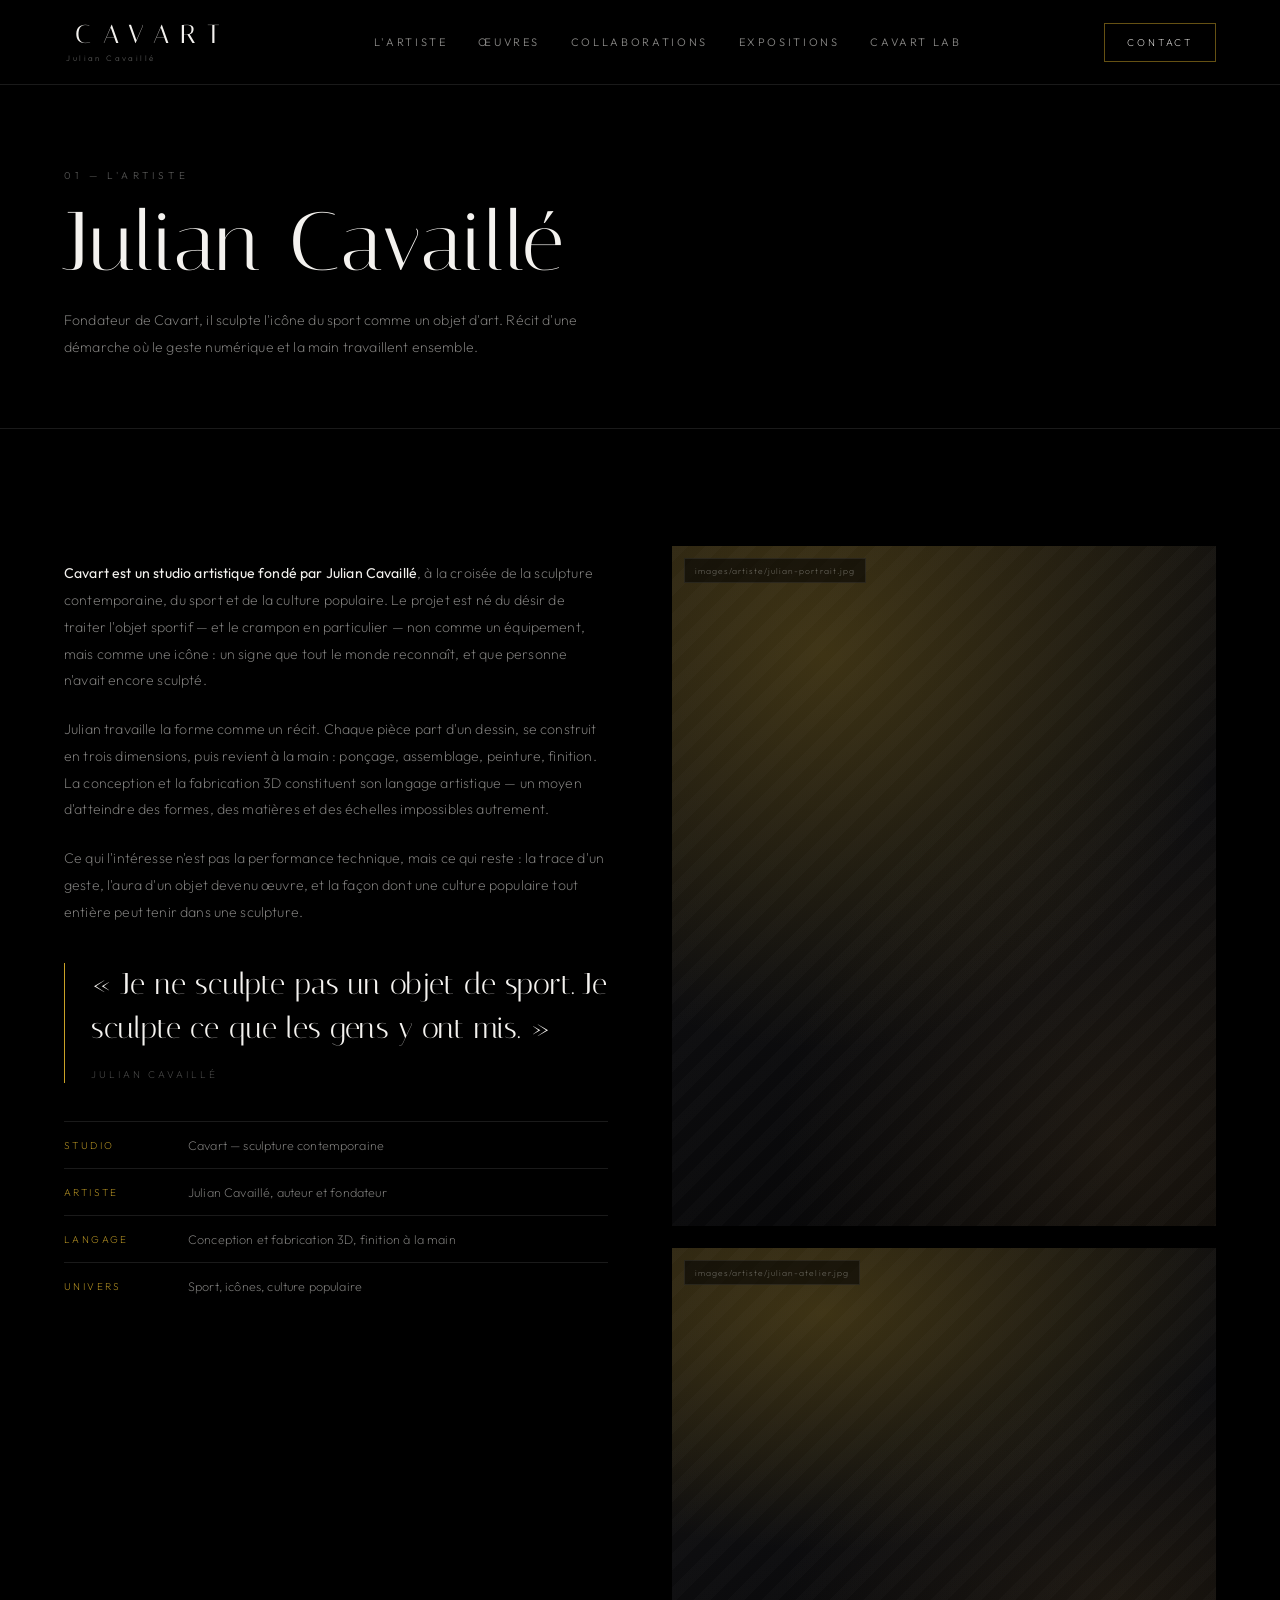
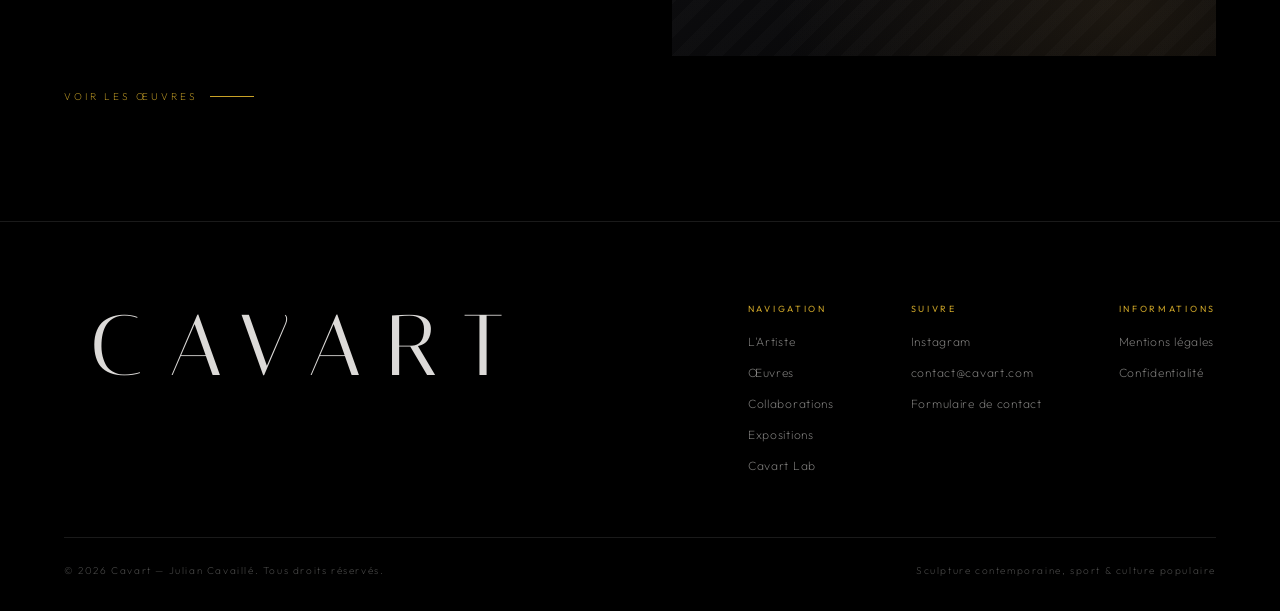
==== artiste.html @ 0291ff9e "Reconstruit le site en pages distinctes selon le cahier des charges Le site tenait dans un fichier u" ====
<!DOCTYPE html>
<html lang="fr">
<head>
<meta charset="utf-8" />
<meta name="viewport" content="width=device-width, initial-scale=1, viewport-fit=cover" />
<title>L'Artiste — Julian Cavaillé | CAVART</title>
<meta name="description" content="Julian Cavaillé, artiste fondateur de Cavart : l'origine du studio, la démarche et la fabrication 3D comme langage artistique." />
<meta name="theme-color" content="#000000" />
<link rel="canonical" href="https://www.cavart.com/artiste.html" />

<meta property="og:type" content="website" />
<meta property="og:site_name" content="CAVART" />
<meta property="og:locale" content="fr_FR" />
<meta property="og:title" content="L'Artiste — Julian Cavaillé | CAVART" />
<meta property="og:description" content="Julian Cavaillé, artiste fondateur de Cavart : l'origine du studio, la démarche et la fabrication 3D comme langage artistique." />
<meta property="og:url" content="https://www.cavart.com/artiste.html" />
<meta name="twitter:card" content="summary_large_image" />

<link rel="preconnect" href="https://fonts.googleapis.com" />
<link rel="preconnect" href="https://fonts.gstatic.com" crossorigin />
<link href="https://fonts.googleapis.com/css2?family=Italiana&family=Outfit:wght@200;300;400;500&display=swap" rel="stylesheet" />
<link rel="stylesheet" href="assets/style.css" />
<link rel="icon" href="data:image/svg+xml,%3Csvg xmlns='http://www.w3.org/2000/svg' viewBox='0 0 100 100'%3E%3Crect width='100' height='100' fill='%23000'/%3E%3Ctext x='50' y='68' font-family='Georgia,serif' font-size='58' fill='%23c9a227' text-anchor='middle'%3EC%3C/text%3E%3C/svg%3E" />
</head>

<body class="inner">

<a class="skip-link" href="#contenu">Aller au contenu</a>

<div id="grain" aria-hidden="true"></div>
<div id="grid" aria-hidden="true">
  <div class="col"><span class="dot"></span></div>
  <div class="col"><span class="dot"></span></div>
  <div class="col"><span class="dot"></span></div>
  <div class="col"><span class="dot"></span></div>
  <div class="col"><span class="dot"></span></div>
</div>

<div class="cursor" id="cursor-ring" aria-hidden="true"></div>
<div class="cursor" id="cursor-dot" aria-hidden="true"></div>

<header class="site-header" id="site-header">
  <a class="brand" href="index.html">CAVART<small>Julian Cavaillé</small></a>

  <nav class="nav" id="nav" aria-label="Navigation principale">
    <a href="artiste.html">L'Artiste</a>
    <a href="oeuvres.html">Œuvres</a>
    <a href="collaborations.html">Collaborations</a>
    <a href="expositions.html">Expositions</a>
    <a href="lab.html">Cavart Lab</a>
  </nav>

  <div class="header-actions">
    <button class="btn-contact" data-open-modal><span>Contact</span></button>
    <button class="burger" id="burger" aria-label="Ouvrir le menu" aria-expanded="false"><i></i><i></i></button>
  </div>
</header>

<main id="contenu">
  <section class="page-head">
    <span class="eyebrow">01 — L'artiste</span>
    <h1>Julian Cavaillé</h1>
    <p class="lede">Fondateur de Cavart, il sculpte l'icône du sport comme un objet d'art. Récit d'une démarche où le geste numérique et la main travaillent ensemble.</p>
  </section>

  <section class="section">
    <div class="grid grid-2" style="gap:clamp(28px,5vw,72px); align-items:start">

      <div class="reveal">
        <p class="lede" style="margin-bottom:22px"><strong style="color:var(--white); font-weight:400">Cavart est un studio artistique fondé par Julian Cavaillé</strong>, à la croisée de la sculpture contemporaine, du sport et de la culture populaire. Le projet est né du désir de traiter l'objet sportif — et le crampon en particulier — non comme un équipement, mais comme une icône : un signe que tout le monde reconnaît, et que personne n'avait encore sculpté.</p>

        <p class="lede" style="margin-bottom:22px">Julian travaille la forme comme un récit. Chaque pièce part d'un dessin, se construit en trois dimensions, puis revient à la main : ponçage, assemblage, peinture, finition. La conception et la fabrication 3D constituent son langage artistique — un moyen d'atteindre des formes, des matières et des échelles impossibles autrement.</p>

        <p class="lede">Ce qui l'intéresse n'est pas la performance technique, mais ce qui reste : la trace d'un geste, l'aura d'un objet devenu œuvre, et la façon dont une culture populaire tout entière peut tenir dans une sculpture.</p>

        <blockquote style="font-family:var(--serif); font-size:clamp(20px,2.5vw,30px); line-height:1.45; color:var(--white); margin:38px 0 0; padding-left:26px; border-left:1px solid var(--gold)">
          « Je ne sculpte pas un objet de sport. Je sculpte ce que les gens y ont mis. »
          <cite style="display:block; font-family:var(--sans); font-style:normal; font-size:10px; letter-spacing:.3em; text-transform:uppercase; color:var(--faint); margin-top:18px">Julian Cavaillé</cite>
        </blockquote>

        <ul style="list-style:none; margin:38px 0 0; padding:0">
          <li style="display:flex; gap:18px; padding:15px 0; border-top:1px solid var(--line); font-size:12.5px; color:var(--mute)"><span style="color:var(--gold); min-width:106px; font-size:10px; letter-spacing:.24em; text-transform:uppercase; padding-top:2px">Studio</span><span>Cavart — sculpture contemporaine</span></li>
          <li style="display:flex; gap:18px; padding:15px 0; border-top:1px solid var(--line); font-size:12.5px; color:var(--mute)"><span style="color:var(--gold); min-width:106px; font-size:10px; letter-spacing:.24em; text-transform:uppercase; padding-top:2px">Artiste</span><span>Julian Cavaillé, auteur et fondateur</span></li>
          <li style="display:flex; gap:18px; padding:15px 0; border-top:1px solid var(--line); font-size:12.5px; color:var(--mute)"><span style="color:var(--gold); min-width:106px; font-size:10px; letter-spacing:.24em; text-transform:uppercase; padding-top:2px">Langage</span><span>Conception et fabrication 3D, finition à la main</span></li>
          <li style="display:flex; gap:18px; padding:15px 0; border-top:1px solid var(--line); font-size:12.5px; color:var(--mute)"><span style="color:var(--gold); min-width:106px; font-size:10px; letter-spacing:.24em; text-transform:uppercase; padding-top:2px">Univers</span><span>Sport, icônes, culture populaire</span></li>
        </ul>
      </div>

      <div class="reveal" style="display:grid; gap:clamp(14px,2vw,22px)">
        <figure class="media" style="aspect-ratio:4/5" data-label="images/artiste/julian-portrait.jpg"><img src="images/artiste/julian-portrait.jpg" alt="Portrait de Julian Cavaillé" loading="lazy" /></figure>
        <figure class="media" style="aspect-ratio:4/3" data-label="images/artiste/julian-atelier.jpg"><img src="images/artiste/julian-atelier.jpg" alt="Julian Cavaillé dans son atelier" loading="lazy" /></figure>
      </div>

    </div>

    <a class="section-link reveal" href="oeuvres.html">Voir les œuvres</a>
  </section>
</main>

<footer class="site-footer">
  <div class="foot-top">
    <div class="foot-brand">CAVART</div>
    <div class="foot-cols">
      <div class="foot-col">
        <h4>Navigation</h4>
        <ul>
          <li><a href="artiste.html">L'Artiste</a></li>
          <li><a href="oeuvres.html">Œuvres</a></li>
          <li><a href="collaborations.html">Collaborations</a></li>
          <li><a href="expositions.html">Expositions</a></li>
          <li><a href="lab.html">Cavart Lab</a></li>
        </ul>
      </div>
      <div class="foot-col">
        <h4>Suivre</h4>
        <ul>
          <li><a href="https://www.instagram.com/cavart_artiste/" target="_blank" rel="noopener noreferrer">Instagram</a></li>
          <li><a href="mailto:contact@cavart.com">contact@cavart.com</a></li>
          <li><a href="contact.html">Formulaire de contact</a></li>
        </ul>
      </div>
      <div class="foot-col">
        <h4>Informations</h4>
        <ul>
          <li><a href="mentions-legales.html">Mentions légales</a></li>
          <li><a href="confidentialite.html">Confidentialité</a></li>
        </ul>
      </div>
    </div>
  </div>

  <div class="foot-bottom">
    <span>© <span id="year">2026</span> Cavart — Julian Cavaillé. Tous droits réservés.</span>
    <span>Sculpture contemporaine, sport &amp; culture populaire</span>
  </div>
</footer>

<div id="modal" role="dialog" aria-modal="true" aria-labelledby="modal-title" aria-hidden="true">
  <div class="modal-card">
    <button class="modal-close" id="modal-close" aria-label="Fermer">✕</button>
    <span class="eyebrow">Cavart — Studio</span>
    <h3 id="modal-title">Prendre contact</h3>
    <p class="lede" style="font-size:12.5px; margin:0 0 30px">Collectionneurs, agents, galeries, lieux d'exposition, marques et partenaires. Chaque message est lu par Julian.</p>

    <form data-contact novalidate data-endpoint="" data-mailto="contact@cavart.com">
      <div class="field">
        <label for="f-nom">Nom<span aria-hidden="true"> *</span></label>
        <input type="text" id="f-nom" name="nom" required autocomplete="name" placeholder="Votre nom" />
      </div>
      <div class="field">
        <label for="f-email">Adresse email<span aria-hidden="true"> *</span></label>
        <input type="email" id="f-email" name="email" required autocomplete="email" placeholder="vous@exemple.com" />
      </div>
      <div class="field">
        <label for="f-motif">Motif</label>
        <select id="f-motif" name="motif">
          <option value="Œuvre">Œuvre</option>
          <option value="Collaboration">Collaboration</option>
          <option value="Exposition">Exposition</option>
          <option value="Autre">Autre</option>
        </select>
      </div>
      <div class="field">
        <label for="f-tel">Téléphone (facultatif)</label>
        <input type="tel" id="f-tel" name="telephone" autocomplete="tel" placeholder="+33" />
      </div>
      <div class="field">
        <label for="f-message">Message<span aria-hidden="true"> *</span></label>
        <textarea id="f-message" name="message" required rows="4" placeholder="Votre message"></textarea>
      </div>

      <input class="hp" type="text" name="societe_web" tabindex="-1" autocomplete="off" aria-hidden="true" />

      <button type="submit" class="btn-submit">Envoyer</button>
      <p class="form-status" role="status" aria-live="polite"></p>
      <p class="consent">Les informations transmises servent uniquement à répondre à votre demande et ne font l'objet d'aucune communication à des tiers. Voir la <a href="confidentialite.html">politique de confidentialité</a>.</p>
    </form>
  </div>
</div>

<script src="assets/site.js"></script>

</body>
</html>
---- assets/style.css ----
/* =================================================================
   CAVART — Feuille de style partagée
   Une seule feuille pour toutes les pages du site.
   Modifier ici change l'apparence partout : n'y touchez que si vous
   voulez changer le design général.
   ================================================================= */

:root{
  --black:#000000;
  --ink:#050506;
  --smoke:#0b0b0d;
  --line:rgba(255,255,255,.10);
  --line-soft:rgba(255,255,255,.06);
  --white:#f4f2ef;
  --mute:rgba(244,242,239,.56);
  --faint:rgba(244,242,239,.34);
  --gold:#c9a227;
  --bronze:#8a6a3a;
  --glow:rgba(201,162,39,.55);

  --serif:'Italiana', 'Didot', Georgia, serif;
  --sans:'Outfit', 'Helvetica Neue', Arial, sans-serif;

  --pad:clamp(20px, 5vw, 72px);
  --ease:cubic-bezier(.22,.61,.36,1);
  --header-h:70px;
}

*,*::before,*::after{ box-sizing:border-box; }

html{
  scroll-behavior:smooth;
  -webkit-text-size-adjust:100%;
  /* clip et non hidden : ne crée pas de conteneur de défilement,
     donc ne casse pas le position:sticky du scrollytelling */
  overflow-x:clip;
}

body{
  margin:0;
  background:var(--black);
  color:var(--white);
  font-family:var(--sans);
  font-weight:200;
  letter-spacing:.01em;
  overflow-x:clip;
  -webkit-font-smoothing:antialiased;
  -moz-osx-font-smoothing:grayscale;
}

::selection{ background:rgba(201,162,39,.28); color:#fff; }

a{ color:inherit; text-decoration:none; }
img{ max-width:100%; display:block; }
button{ font:inherit; color:inherit; }

::-webkit-scrollbar{ width:8px; }
::-webkit-scrollbar-track{ background:#000; }
::-webkit-scrollbar-thumb{ background:rgba(201,162,39,.28); }
::-webkit-scrollbar-thumb:hover{ background:rgba(201,162,39,.5); }

:focus-visible{ outline:1px solid var(--gold); outline-offset:4px; }

.visually-hidden{
  position:absolute; width:1px; height:1px; padding:0; margin:-1px;
  overflow:hidden; clip:rect(0 0 0 0); white-space:nowrap; border:0;
}
.skip-link{
  position:absolute; left:-9999px; top:0; z-index:300;
  background:var(--gold); color:#000; padding:12px 20px; font-size:12px;
}
.skip-link:focus{ left:0; }

/* -----------------------------------------------------------------
   1. TYPOGRAPHIE
   ----------------------------------------------------------------- */
.eyebrow{
  font-size:10px; letter-spacing:.42em; text-transform:uppercase;
  color:var(--faint); font-weight:300; display:block;
}
.gold{ color:var(--gold); }

h1,h2,h3,h4{ font-family:var(--serif); font-weight:400; letter-spacing:.02em; margin:0; }

.lede{
  font-size:clamp(14px,1.1vw,16px); line-height:1.9;
  color:var(--mute); max-width:62ch;
}

/* -----------------------------------------------------------------
   2. GRAIN & DÉCOR
   ----------------------------------------------------------------- */
#grain{
  position:fixed; inset:0;
  z-index:1; pointer-events:none;
  opacity:.14; mix-blend-mode:overlay;
  background-image:url("data:image/svg+xml,%3Csvg xmlns='http://www.w3.org/2000/svg' width='180' height='180'%3E%3Cfilter id='n'%3E%3CfeTurbulence type='fractalNoise' baseFrequency='.85' numOctaves='3'/%3E%3C/filter%3E%3Crect width='180' height='180' filter='url(%23n)' opacity='.55'/%3E%3C/svg%3E");
  animation:grainShift 7s steps(6) infinite;
}
@keyframes grainShift{
  0%{background-position:0 0} 20%{background-position:-14px 8px}
  40%{background-position:10px -12px} 60%{background-position:-8px -6px}
  80%{background-position:12px 10px} 100%{background-position:0 0}
}

/* Grille éditoriale — 5 lignes verticales avec points dérivants */
#grid{ position:fixed; inset:0; z-index:2; pointer-events:none; }
#grid .col{
  position:absolute; top:0; bottom:0; width:1px;
  background:linear-gradient(to bottom,
    transparent 0%, rgba(255,255,255,.06) 14%,
    rgba(255,255,255,.06) 86%, transparent 100%);
}
#grid .col:nth-child(1){ left:10%; }
#grid .col:nth-child(2){ left:30%; }
#grid .col:nth-child(3){ left:50%; }
#grid .col:nth-child(4){ left:70%; }
#grid .col:nth-child(5){ left:90%; }
#grid .dot{
  position:absolute; left:50%; width:3px; height:3px;
  margin-left:-1.5px; border-radius:50%;
  background:var(--gold); box-shadow:0 0 10px 1px var(--glow);
  animation:drift linear infinite;
}
#grid .col:nth-child(1) .dot{ animation-duration:14s; animation-delay:-2s; }
#grid .col:nth-child(2) .dot{ animation-duration:19s; animation-delay:-9s; opacity:.6; }
#grid .col:nth-child(3) .dot{ animation-duration:11s; animation-delay:-5s; }
#grid .col:nth-child(4) .dot{ animation-duration:22s; animation-delay:-13s; opacity:.5; }
#grid .col:nth-child(5) .dot{ animation-duration:16s; animation-delay:-1s; opacity:.75; }
@keyframes drift{
  0%{ top:-6%; opacity:0; } 12%{ opacity:1; }
  88%{ opacity:1; } 100%{ top:106%; opacity:0; }
}

/* Curseur double anneau */
.cursor{
  position:fixed; top:0; left:0; z-index:200;
  pointer-events:none; border-radius:50%;
  mix-blend-mode:difference;
  opacity:0; transition:opacity .4s var(--ease);
}
body.has-cursor .cursor{ opacity:1; }
#cursor-dot{ width:5px; height:5px; background:var(--white); transform:translate(-50%,-50%); }
#cursor-ring{
  width:38px; height:38px; border:1px solid rgba(255,255,255,.55);
  transform:translate(-50%,-50%);
  transition:width .35s var(--ease), height .35s var(--ease),
             border-color .35s var(--ease), opacity .4s var(--ease);
}
body.cursor-active #cursor-ring{ width:70px; height:70px; border-color:var(--gold); }
body.cursor-active #cursor-dot{ opacity:.35; }

/* -----------------------------------------------------------------
   3. EN-TÊTE
   ----------------------------------------------------------------- */
.site-header{
  position:fixed; top:0; left:0; right:0; z-index:60;
  display:flex; align-items:center; justify-content:space-between;
  gap:24px; padding:22px var(--pad);
  border-bottom:1px solid transparent;
  transition:background .6s var(--ease), backdrop-filter .6s var(--ease),
             border-color .6s var(--ease), padding .6s var(--ease);
}
.site-header.is-solid{
  background:rgba(0,0,0,.66);
  backdrop-filter:blur(18px) saturate(120%);
  -webkit-backdrop-filter:blur(18px) saturate(120%);
  border-bottom-color:var(--line);
  padding-top:14px; padding-bottom:14px;
}
/* Sur les pages intérieures l'en-tête est opaque dès le départ */
body.inner .site-header{
  background:rgba(0,0,0,.72);
  backdrop-filter:blur(18px) saturate(120%);
  -webkit-backdrop-filter:blur(18px) saturate(120%);
  border-bottom-color:var(--line);
}

.brand{
  font-family:var(--serif); font-size:clamp(19px,2.1vw,26px);
  letter-spacing:.44em; text-indent:.44em; line-height:1; white-space:nowrap;
}
.brand small{
  display:block; font-family:var(--sans); font-size:8px;
  letter-spacing:.3em; text-indent:.3em;
  color:var(--faint); margin-top:6px; font-weight:300;
}

.nav{ display:flex; align-items:center; gap:clamp(16px,2.4vw,34px); }
.nav a{
  position:relative; font-size:11px; letter-spacing:.24em;
  text-transform:uppercase; color:var(--mute); font-weight:300;
  padding:6px 0; transition:color .4s var(--ease);
}
.nav a::after{
  content:''; position:absolute; left:0; bottom:0;
  width:100%; height:1px; background:var(--gold);
  transform:scaleX(0); transform-origin:right;
  transition:transform .45s var(--ease);
}
.nav a:hover, .nav a.is-current{ color:var(--white); }
.nav a:hover::after, .nav a.is-current::after{ transform:scaleX(1); transform-origin:left; }

.header-actions{ display:flex; align-items:center; gap:10px; }

.btn-contact{
  position:relative; overflow:hidden;
  border:1px solid rgba(201,162,39,.5); background:transparent; color:var(--white);
  font-size:10px; letter-spacing:.28em; text-transform:uppercase;
  padding:12px 22px; cursor:pointer; white-space:nowrap;
  transition:color .45s var(--ease), border-color .45s var(--ease);
}
.btn-contact::before{
  content:''; position:absolute; inset:0; background:var(--gold);
  transform:translateY(101%); transition:transform .5s var(--ease); z-index:0;
}
.btn-contact span{ position:relative; z-index:1; }
.btn-contact:hover{ border-color:var(--gold); color:#0a0a0a; }
.btn-contact:hover::before{ transform:translateY(0); }

.burger{
  display:none; width:44px; height:44px;
  background:none; border:1px solid var(--line); cursor:pointer; position:relative;
}
.burger i{
  position:absolute; left:12px; right:12px; height:1px;
  background:var(--white); transition:transform .4s var(--ease);
}
.burger i:nth-child(1){ top:17px; }
.burger i:nth-child(2){ bottom:17px; }
body.menu-open .burger i:nth-child(1){ transform:translateY(4.5px) rotate(45deg); }
body.menu-open .burger i:nth-child(2){ transform:translateY(-4.5px) rotate(-45deg); }

/* -----------------------------------------------------------------
   4. SECTIONS COURANTES
   ----------------------------------------------------------------- */
main{ position:relative; z-index:12; }

.section{ padding:clamp(88px,13vh,150px) var(--pad); position:relative; background:var(--black); }
.section + .section{ border-top:1px solid var(--line); }
.section-head{
  display:flex; align-items:baseline; gap:20px;
  margin-bottom:clamp(34px,5vh,58px); flex-wrap:wrap;
}
.section-head h2{ font-size:clamp(30px,4.6vw,62px); line-height:1.05; flex:1 1 auto; }
.section-head .num{ font-size:10px; letter-spacing:.34em; color:var(--gold); padding-top:8px; }
.section-intro{ margin:0 0 clamp(34px,5vh,58px); }

.section-link{
  display:inline-flex; align-items:center; gap:12px; margin-top:34px;
  font-size:10px; letter-spacing:.3em; text-transform:uppercase; color:var(--gold);
}
.section-link::after{
  content:''; width:44px; height:1px; background:var(--gold);
  transition:width .45s var(--ease);
}
.section-link:hover::after{ width:74px; }

/* En-tête de page intérieure.
   Fond opaque comme les sections : sans cela la grille verticale fixe
   traverse ce bloc puis s'arrête net contre la section suivante. */
.page-head{
  padding:calc(var(--header-h) + clamp(60px,11vh,120px)) var(--pad) clamp(40px,6vh,70px);
  border-bottom:1px solid var(--line);
  background:var(--black); position:relative;
}
/* La grille reste la signature de la séquence d'ouverture */
body.inner #grid{ display:none; }
.page-head h1{ font-size:clamp(38px,6.5vw,88px); line-height:1.02; margin:18px 0 22px; }
.page-head .lede{ max-width:64ch; }

/* Apparitions au défilement */
.reveal{
  opacity:0; transform:translateY(30px);
  transition:opacity 1s var(--ease), transform 1.1s var(--ease);
}
.reveal.is-in{ opacity:1; transform:none; }

/* -----------------------------------------------------------------
   5. MÉDIAS — images avec repli si le fichier n'est pas encore fourni
   ----------------------------------------------------------------- */
.media{
  position:relative; overflow:hidden; margin:0;
  background:
    radial-gradient(130% 100% at 28% 16%, rgba(201,162,39,.22), transparent 58%),
    radial-gradient(100% 90% at 82% 88%, rgba(138,106,58,.16), transparent 62%),
    linear-gradient(160deg, #1c1810 0%, #0d0d0f 52%, #050506 100%);
}
/* L'image reste invisible tant qu'elle n'a pas abouti : sans cela le
   navigateur affiche le texte alternatif en clair pendant le chargement,
   et l'icône de fichier cassé si le fichier manque. */
.media img{
  width:100%; height:100%; object-fit:cover; display:block;
  opacity:0; transition:transform 1.3s var(--ease), opacity .7s var(--ease);
}
.media img.is-loaded{ opacity:1; }

/* Emplacement en attente : le nom du fichier à déposer s'affiche.
   Placé en haut du cadre pour ne jamais recouvrir le texte des cartes,
   qui est ancré en bas. */
.media::after{
  content:attr(data-label);
  position:absolute; top:12px; left:12px; z-index:3;
  padding:6px 10px;
  background:rgba(0,0,0,.55); border:1px solid rgba(255,255,255,.08);
  font-size:8.5px; letter-spacing:.12em;
  color:rgba(244,242,239,.42);
  opacity:0; transition:opacity .4s var(--ease); pointer-events:none;
}
.media.is-empty::after{ opacity:1; }
.media.is-empty::before{
  content:''; position:absolute; inset:0; z-index:0;
  background:
    repeating-linear-gradient(135deg,
      rgba(255,255,255,.014) 0 12px, transparent 12px 24px);
}

/* -----------------------------------------------------------------
   6. GRILLES DE CONTENU
   ----------------------------------------------------------------- */
.grid{ display:grid; gap:clamp(14px,2vw,24px); }
.grid-2{ grid-template-columns:repeat(2,minmax(0,1fr)); }
.grid-3{ grid-template-columns:repeat(3,minmax(0,1fr)); }
.grid-auto{ grid-template-columns:repeat(auto-fit,minmax(min(100%,290px),1fr)); }

/* Carte œuvre / collaboration */
.card{
  position:relative; display:block; overflow:hidden;
  border:1px solid var(--line); background:#060607;
  text-align:left; font:inherit; color:inherit; cursor:pointer;
  transition:border-color .6s var(--ease);
  width:100%; padding:0;
}
.card:hover{ border-color:rgba(201,162,39,.42); }
.card .media{ aspect-ratio:3/4; }
.card.is-wide .media{ aspect-ratio:16/10; }
.card.is-hero .media{ aspect-ratio:16/11; }
.card:hover .media img{ transform:scale(1.05); }
.card .media::before{
  content:''; position:absolute; inset:0; z-index:1;
  background:linear-gradient(to top, rgba(0,0,0,.92) 0%, rgba(0,0,0,.25) 52%, transparent 100%);
}
.card .body{
  position:absolute; left:0; right:0; bottom:0; z-index:2;
  padding:24px;
}
.card .tag{
  display:inline-block; margin-bottom:12px;
  font-size:8.5px; letter-spacing:.28em; text-transform:uppercase;
  color:var(--gold); border:1px solid rgba(201,162,39,.36); padding:5px 10px;
}
.card h3{ font-size:clamp(20px,2.3vw,30px); line-height:1.12; margin-bottom:8px; }
.card p{ margin:0; font-size:12.5px; line-height:1.7; color:var(--mute); max-width:46ch; }
.card .more{
  display:inline-flex; align-items:center; gap:9px; margin-top:14px;
  font-size:9px; letter-spacing:.28em; text-transform:uppercase; color:var(--gold);
  opacity:0; transform:translateY(6px);
  transition:opacity .5s var(--ease), transform .5s var(--ease);
}
.card:hover .more, .card:focus-visible .more{ opacity:1; transform:none; }
.card .more::after{ content:''; width:26px; height:1px; background:var(--gold); }

/* Note éditoriale */
.note{
  margin-top:30px; padding:18px 22px;
  border-left:1px solid rgba(201,162,39,.4);
  font-size:11.5px; line-height:1.85; color:var(--faint); max-width:76ch;
}

/* -----------------------------------------------------------------
   7. PIED DE PAGE
   ----------------------------------------------------------------- */
.site-footer{
  position:relative; z-index:12;
  background:var(--black); border-top:1px solid var(--line);
  padding:clamp(56px,9vh,88px) var(--pad) 34px;
}
.foot-top{
  display:flex; justify-content:space-between; align-items:flex-start;
  gap:40px; flex-wrap:wrap; margin-bottom:52px;
}
.foot-brand{
  font-family:var(--serif); font-size:clamp(34px,7vw,86px);
  letter-spacing:.3em; text-indent:.3em; line-height:1; color:rgba(244,242,239,.9);
}
.foot-cols{ display:flex; gap:clamp(30px,6vw,80px); flex-wrap:wrap; }
.foot-col h4{
  font-size:9px; letter-spacing:.3em; text-transform:uppercase;
  color:var(--gold); margin:0 0 16px; font-weight:400; font-family:var(--sans);
}
.foot-col ul{ list-style:none; margin:0; padding:0; }
.foot-col li{ margin-bottom:11px; }
.foot-col a{ font-size:12px; color:var(--mute); letter-spacing:.06em; transition:color .4s var(--ease); }
.foot-col a:hover{ color:var(--gold); }
.foot-bottom{
  display:flex; justify-content:space-between; gap:20px; flex-wrap:wrap;
  padding-top:26px; border-top:1px solid var(--line);
  font-size:10px; letter-spacing:.16em; color:var(--faint);
}
.foot-bottom a:hover{ color:var(--gold); }
.foot-credit{
  margin:18px 0 0; max-width:78ch;
  font-size:9.5px; line-height:1.8; letter-spacing:.08em;
  color:rgba(244,242,239,.24);
}
.foot-credit a{ border-bottom:1px solid rgba(255,255,255,.14); }
.foot-credit a:hover{ color:var(--gold); }

/* -----------------------------------------------------------------
   8. FORMULAIRE & MODALE
   ----------------------------------------------------------------- */
.field{ margin-bottom:20px; text-align:left; }
.field label{
  display:block; font-size:9.5px; letter-spacing:.28em;
  text-transform:uppercase; color:var(--faint); margin-bottom:9px;
}
.field input, .field select, .field textarea{
  width:100%; background:transparent; color:var(--white);
  border:0; border-bottom:1px solid var(--line);
  padding:11px 0; font-family:var(--sans); font-size:14px; font-weight:200;
  border-radius:0; -webkit-appearance:none; appearance:none;
  transition:border-color .4s var(--ease);
}
.field select option{ background:#050506; color:var(--white); }
.field textarea{ resize:vertical; min-height:104px; line-height:1.7; }
.field input:focus, .field select:focus, .field textarea:focus{
  outline:none; border-bottom-color:var(--gold);
}
.field input::placeholder, .field textarea::placeholder{ color:rgba(244,242,239,.22); }
.hp{ position:absolute; left:-9999px; width:1px; height:1px; opacity:0; }
.consent{ font-size:10.5px; line-height:1.8; color:var(--faint); margin:22px 0 0; }
.consent a{ border-bottom:1px solid var(--line); }
.form-status{
  margin-top:18px; font-size:11.5px; letter-spacing:.08em; line-height:1.7;
  color:var(--gold); min-height:1.2em;
}
.btn-submit{
  width:100%; margin-top:26px; padding:18px;
  background:transparent; border:1px solid var(--gold); color:var(--gold);
  font-size:11px; letter-spacing:.3em; text-transform:uppercase; cursor:pointer;
  transition:background .5s var(--ease), color .5s var(--ease);
}
.btn-submit:hover{ background:var(--gold); color:#0a0a0a; }

.btn-major{
  display:inline-block;
  border:1px solid var(--gold); background:transparent; color:var(--gold);
  font-size:11px; letter-spacing:.3em; text-transform:uppercase;
  padding:19px 42px; cursor:pointer;
  transition:background .5s var(--ease), color .5s var(--ease);
}
.btn-major:hover{ background:var(--gold); color:#0a0a0a; }

.mail-link{
  font-family:var(--serif); font-size:clamp(18px,2.4vw,26px);
  letter-spacing:.06em; border-bottom:1px solid var(--line);
  padding-bottom:5px; transition:border-color .5s var(--ease);
}
.mail-link:hover{ border-color:var(--gold); }

#modal{
  position:fixed; inset:0; z-index:150;
  display:flex; align-items:center; justify-content:center; padding:var(--pad);
  background:rgba(0,0,0,.86);
  backdrop-filter:blur(14px); -webkit-backdrop-filter:blur(14px);
  opacity:0; visibility:hidden;
  transition:opacity .6s var(--ease), visibility .6s;
}
#modal.is-open{ opacity:1; visibility:visible; }
.modal-card{
  width:min(560px,100%); max-height:88vh; overflow-y:auto;
  background:#050506; border:1px solid var(--line);
  padding:clamp(26px,4vw,48px);
  transform:translateY(26px); transition:transform .7s var(--ease);
}
#modal.is-open .modal-card{ transform:none; }
.modal-card h3{ font-size:clamp(26px,3.4vw,38px); margin:14px 0 10px; }
.modal-close{
  float:right; background:none; border:1px solid var(--line);
  width:38px; height:38px; cursor:pointer; color:var(--mute);
  font-size:15px; line-height:1;
  transition:color .4s var(--ease), border-color .4s var(--ease);
}
.modal-close:hover{ color:var(--gold); border-color:rgba(201,162,39,.45); }

/* -----------------------------------------------------------------
   9. RESPONSIVE
   ----------------------------------------------------------------- */
@media (max-width:1024px){
  .grid-3{ grid-template-columns:repeat(2,minmax(0,1fr)); }
}

@media (max-width:768px){
  :root{ --pad:20px; --header-h:62px; }

  .cursor{ display:none !important; }

  .site-header{ padding:16px 20px; }
  body.inner .site-header, .site-header.is-solid{ padding:14px 20px; }
  .brand{ font-size:16px; letter-spacing:.34em; text-indent:.34em; }
  .brand small{ display:none; }
  .burger{ display:block; }
  .btn-contact{ padding:10px 15px; font-size:9px; letter-spacing:.2em; }

  /* L'en-tête porte un backdrop-filter : il devient le bloc conteneur des
     descendants position:fixed. L'overlay est donc en absolute depuis
     l'origine de l'en-tête, qui coïncide avec celle du viewport. */
  .nav{
    position:absolute; top:0; left:0; z-index:0;
    width:100vw; height:100vh; height:100dvh;
    flex-direction:column; justify-content:center; gap:26px;
    background:#000; opacity:0; visibility:hidden;
    transition:opacity .5s var(--ease), visibility .5s;
  }
  body.menu-open .nav{ opacity:1; visibility:visible; }
  .nav a{ font-size:15px; letter-spacing:.3em; color:var(--white); }
  .brand, .header-actions{ position:relative; z-index:1; }

  #grid .col:nth-child(2), #grid .col:nth-child(4){ display:none; }

  .section{ padding:66px 20px; }
  .section-head h2{ font-size:clamp(27px,8.4vw,38px); }
  .page-head h1{ font-size:clamp(32px,10vw,46px); }
  .lede, .section-intro{ font-size:13.5px; line-height:1.85; }

  .grid-2, .grid-3, .grid-auto{ grid-template-columns:1fr; }
  .card .media, .card.is-wide .media, .card.is-hero .media{ aspect-ratio:4/5; }
  .card .body{ padding:20px; }

  .foot-brand{ letter-spacing:.22em; text-indent:.22em; }
  .foot-cols{ gap:30px; }
  .btn-major{ width:100%; text-align:center; padding:17px 20px; }
}

@media (hover:none){ .cursor{ display:none !important; } }

@media (prefers-reduced-motion:reduce){
  html{ scroll-behavior:auto; }
  *,*::before,*::after{
    animation-duration:.001ms !important; animation-iteration-count:1 !important;
    transition-duration:.001ms !important;
  }
  #grid .dot{ display:none; }
  .reveal{ opacity:1; transform:none; }
}
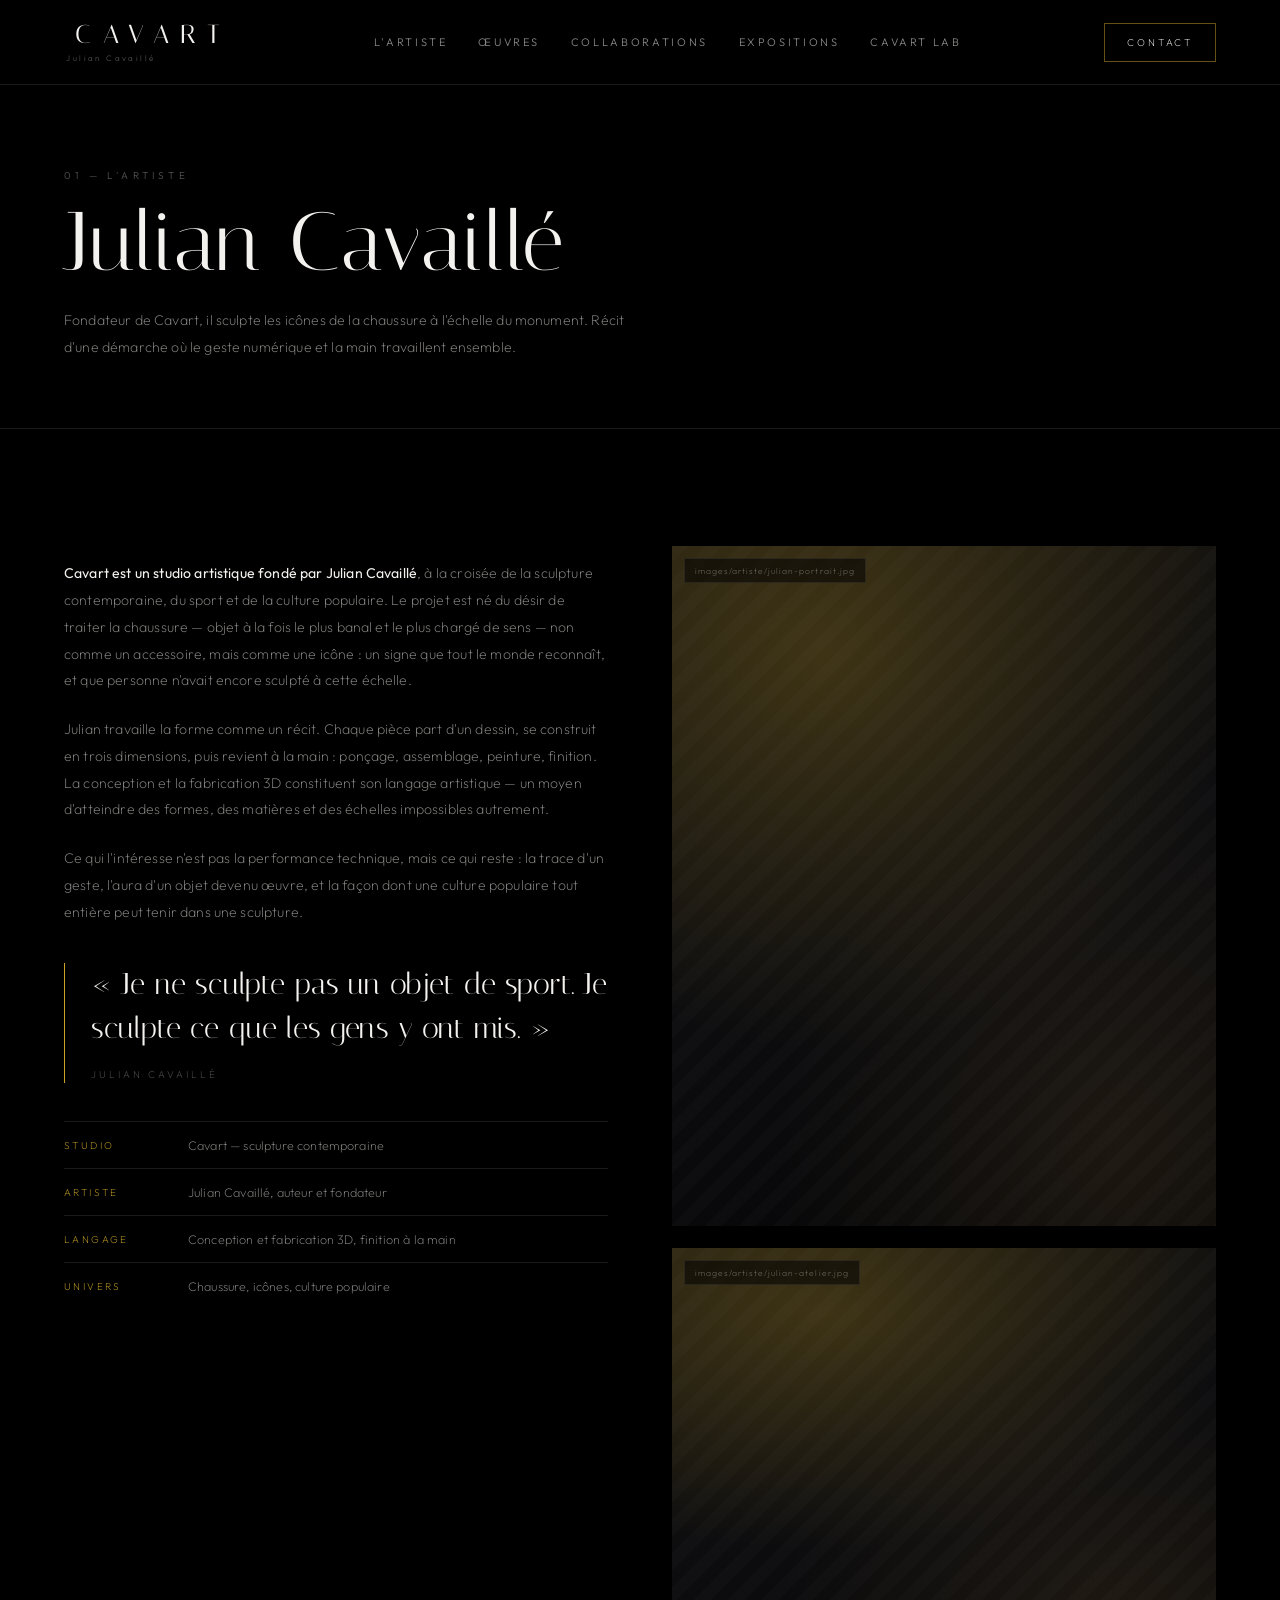
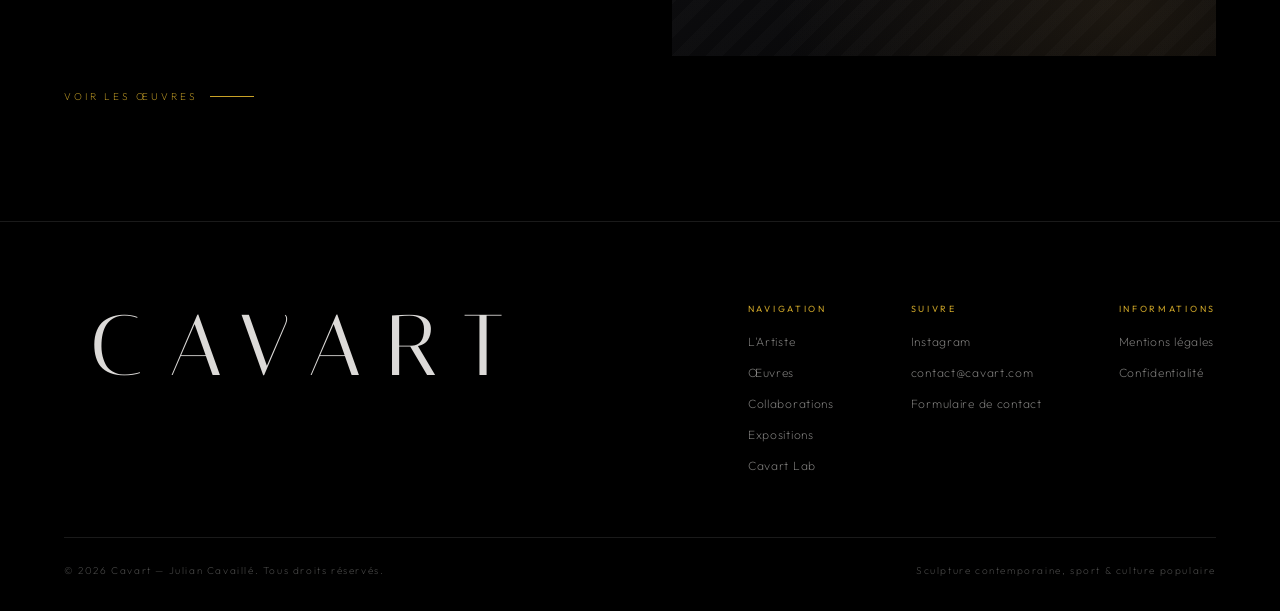
==== commit c6b11f01: "Recadre les textes sur l'œuvre réelle plutôt que sur des crampons Les captures de la publication Ins" ====
--- a/artiste.html
+++ b/artiste.html
@@ -60,14 +60,14 @@
   <section class="page-head">
     <span class="eyebrow">01 — L'artiste</span>
     <h1>Julian Cavaillé</h1>
-    <p class="lede">Fondateur de Cavart, il sculpte l'icône du sport comme un objet d'art. Récit d'une démarche où le geste numérique et la main travaillent ensemble.</p>
+    <p class="lede">Fondateur de Cavart, il sculpte les icônes de la chaussure à l'échelle du monument. Récit d'une démarche où le geste numérique et la main travaillent ensemble.</p>
   </section>
 
   <section class="section">
     <div class="grid grid-2" style="gap:clamp(28px,5vw,72px); align-items:start">
 
       <div class="reveal">
-        <p class="lede" style="margin-bottom:22px"><strong style="color:var(--white); font-weight:400">Cavart est un studio artistique fondé par Julian Cavaillé</strong>, à la croisée de la sculpture contemporaine, du sport et de la culture populaire. Le projet est né du désir de traiter l'objet sportif — et le crampon en particulier — non comme un équipement, mais comme une icône : un signe que tout le monde reconnaît, et que personne n'avait encore sculpté.</p>
+        <p class="lede" style="margin-bottom:22px"><strong style="color:var(--white); font-weight:400">Cavart est un studio artistique fondé par Julian Cavaillé</strong>, à la croisée de la sculpture contemporaine, du sport et de la culture populaire. Le projet est né du désir de traiter la chaussure — objet à la fois le plus banal et le plus chargé de sens — non comme un accessoire, mais comme une icône : un signe que tout le monde reconnaît, et que personne n'avait encore sculpté à cette échelle.</p>
 
         <p class="lede" style="margin-bottom:22px">Julian travaille la forme comme un récit. Chaque pièce part d'un dessin, se construit en trois dimensions, puis revient à la main : ponçage, assemblage, peinture, finition. La conception et la fabrication 3D constituent son langage artistique — un moyen d'atteindre des formes, des matières et des échelles impossibles autrement.</p>
 
@@ -82,7 +82,7 @@
           <li style="display:flex; gap:18px; padding:15px 0; border-top:1px solid var(--line); font-size:12.5px; color:var(--mute)"><span style="color:var(--gold); min-width:106px; font-size:10px; letter-spacing:.24em; text-transform:uppercase; padding-top:2px">Studio</span><span>Cavart — sculpture contemporaine</span></li>
           <li style="display:flex; gap:18px; padding:15px 0; border-top:1px solid var(--line); font-size:12.5px; color:var(--mute)"><span style="color:var(--gold); min-width:106px; font-size:10px; letter-spacing:.24em; text-transform:uppercase; padding-top:2px">Artiste</span><span>Julian Cavaillé, auteur et fondateur</span></li>
           <li style="display:flex; gap:18px; padding:15px 0; border-top:1px solid var(--line); font-size:12.5px; color:var(--mute)"><span style="color:var(--gold); min-width:106px; font-size:10px; letter-spacing:.24em; text-transform:uppercase; padding-top:2px">Langage</span><span>Conception et fabrication 3D, finition à la main</span></li>
-          <li style="display:flex; gap:18px; padding:15px 0; border-top:1px solid var(--line); font-size:12.5px; color:var(--mute)"><span style="color:var(--gold); min-width:106px; font-size:10px; letter-spacing:.24em; text-transform:uppercase; padding-top:2px">Univers</span><span>Sport, icônes, culture populaire</span></li>
+          <li style="display:flex; gap:18px; padding:15px 0; border-top:1px solid var(--line); font-size:12.5px; color:var(--mute)"><span style="color:var(--gold); min-width:106px; font-size:10px; letter-spacing:.24em; text-transform:uppercase; padding-top:2px">Univers</span><span>Chaussure, icônes, culture populaire</span></li>
         </ul>
       </div>
 
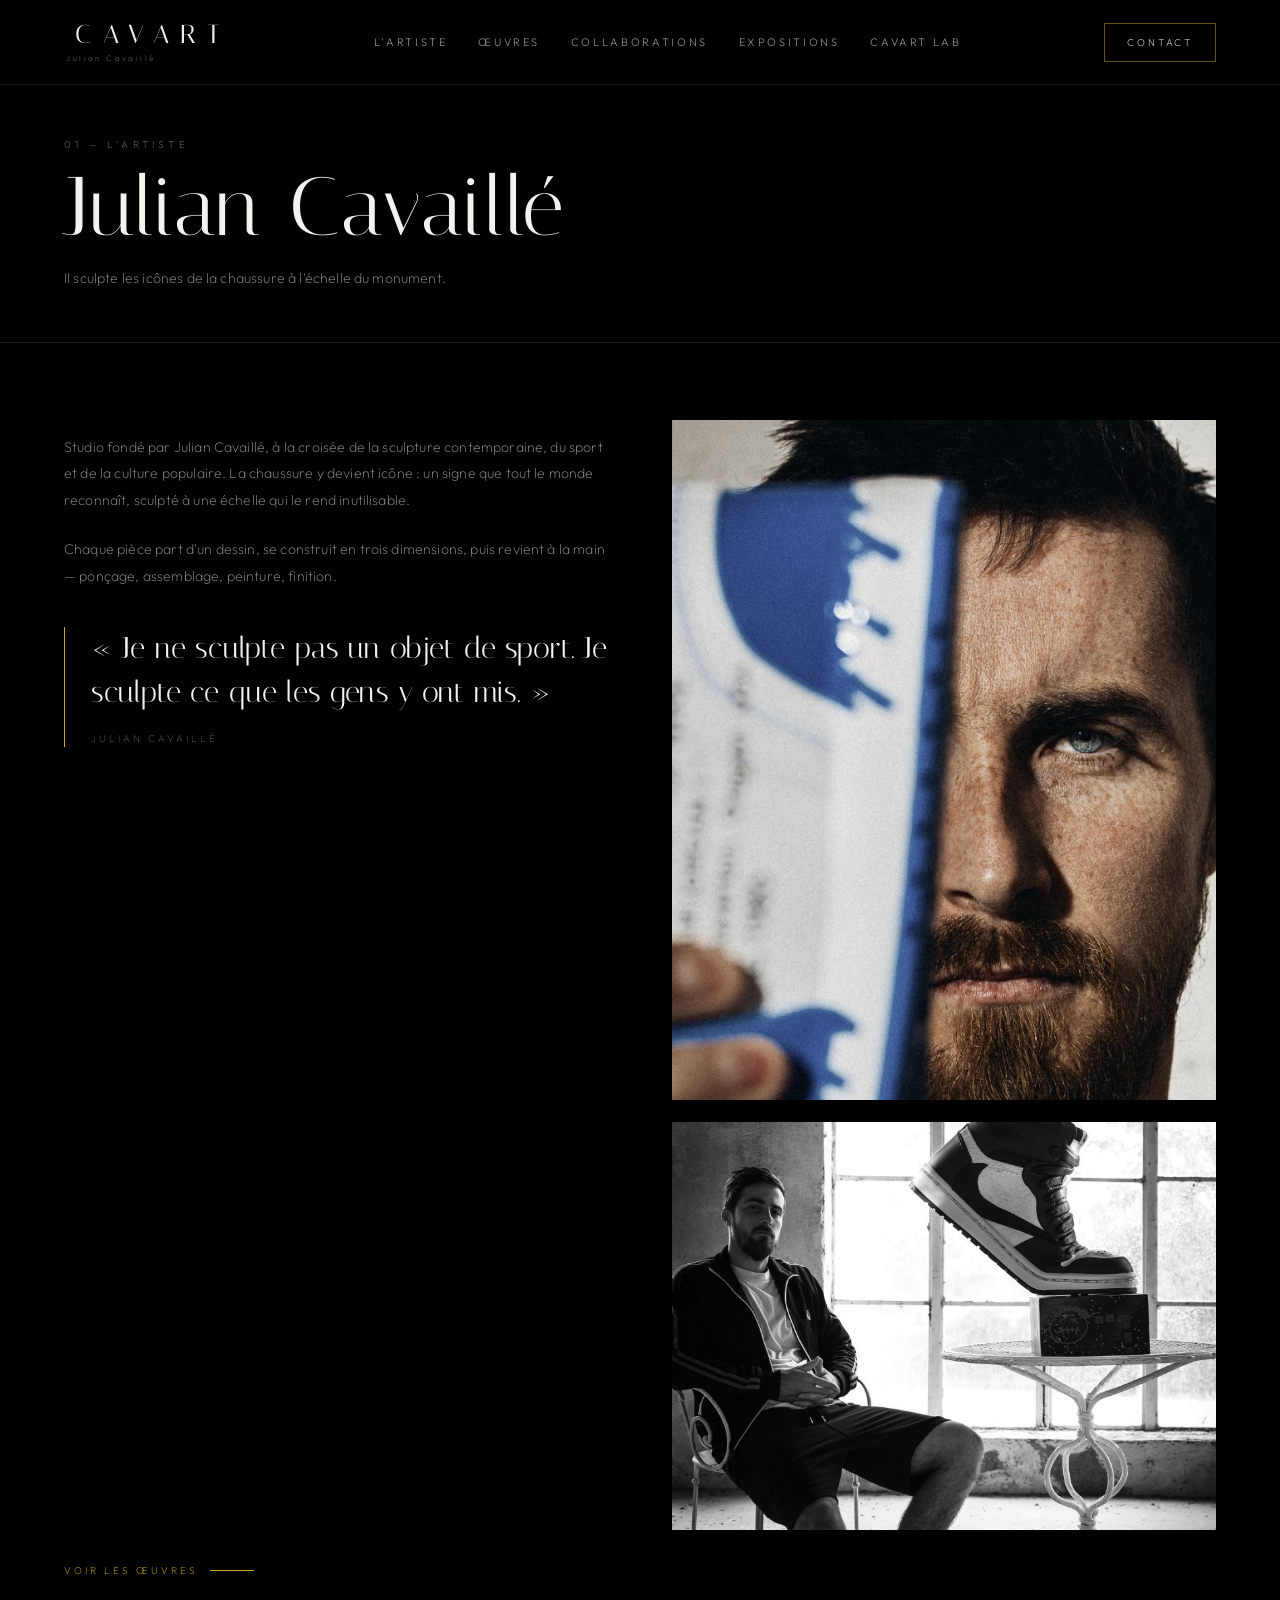
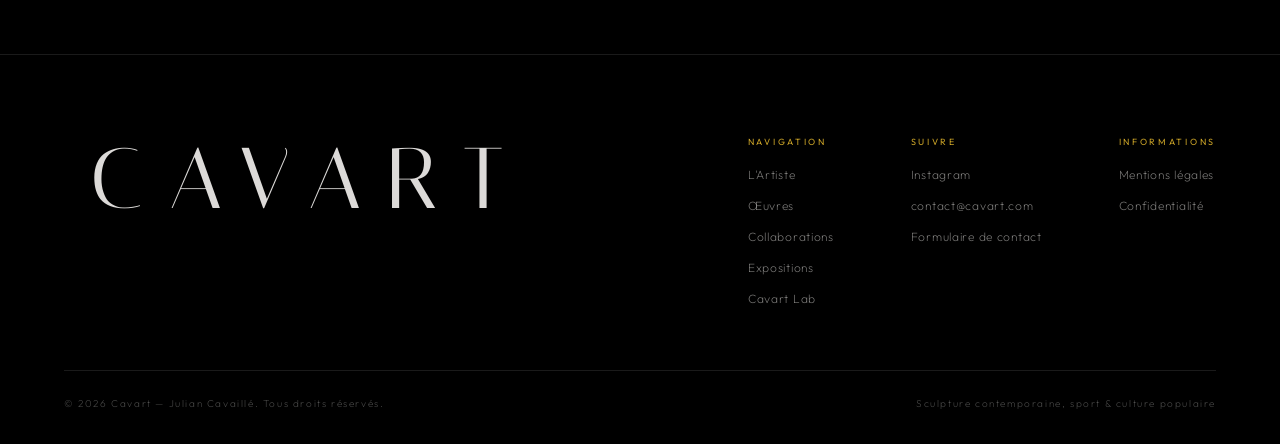
==== commit 14e98f31: "Allège les textes et resserre le rythme des pages Le site portait trop de texte pour une galerie. Le" ====
--- a/artiste.html
+++ b/artiste.html
@@ -60,30 +60,22 @@
   <section class="page-head">
     <span class="eyebrow">01 — L'artiste</span>
     <h1>Julian Cavaillé</h1>
-    <p class="lede">Fondateur de Cavart, il sculpte les icônes de la chaussure à l'échelle du monument. Récit d'une démarche où le geste numérique et la main travaillent ensemble.</p>
+    <p class="lede">Il sculpte les icônes de la chaussure à l'échelle du monument.</p>
   </section>
 
   <section class="section">
     <div class="grid grid-2" style="gap:clamp(28px,5vw,72px); align-items:start">
 
       <div class="reveal">
-        <p class="lede" style="margin-bottom:22px"><strong style="color:var(--white); font-weight:400">Cavart est un studio artistique fondé par Julian Cavaillé</strong>, à la croisée de la sculpture contemporaine, du sport et de la culture populaire. Le projet est né du désir de traiter la chaussure — objet à la fois le plus banal et le plus chargé de sens — non comme un accessoire, mais comme une icône : un signe que tout le monde reconnaît, et que personne n'avait encore sculpté à cette échelle.</p>
+        <p class="lede" style="margin-bottom:22px">Studio fondé par Julian Cavaillé, à la croisée de la sculpture contemporaine, du sport et de la culture populaire. La chaussure y devient icône : un signe que tout le monde reconnaît, sculpté à une échelle qui le rend inutilisable.</p>
 
-        <p class="lede" style="margin-bottom:22px">Julian travaille la forme comme un récit. Chaque pièce part d'un dessin, se construit en trois dimensions, puis revient à la main : ponçage, assemblage, peinture, finition. La conception et la fabrication 3D constituent son langage artistique — un moyen d'atteindre des formes, des matières et des échelles impossibles autrement.</p>
-
-        <p class="lede">Ce qui l'intéresse n'est pas la performance technique, mais ce qui reste : la trace d'un geste, l'aura d'un objet devenu œuvre, et la façon dont une culture populaire tout entière peut tenir dans une sculpture.</p>
+        <p class="lede">Chaque pièce part d'un dessin, se construit en trois dimensions, puis revient à la main — ponçage, assemblage, peinture, finition.</p>
 
         <blockquote style="font-family:var(--serif); font-size:clamp(20px,2.5vw,30px); line-height:1.45; color:var(--white); margin:38px 0 0; padding-left:26px; border-left:1px solid var(--gold)">
           « Je ne sculpte pas un objet de sport. Je sculpte ce que les gens y ont mis. »
           <cite style="display:block; font-family:var(--sans); font-style:normal; font-size:10px; letter-spacing:.3em; text-transform:uppercase; color:var(--faint); margin-top:18px">Julian Cavaillé</cite>
         </blockquote>
 
-        <ul style="list-style:none; margin:38px 0 0; padding:0">
-          <li style="display:flex; gap:18px; padding:15px 0; border-top:1px solid var(--line); font-size:12.5px; color:var(--mute)"><span style="color:var(--gold); min-width:106px; font-size:10px; letter-spacing:.24em; text-transform:uppercase; padding-top:2px">Studio</span><span>Cavart — sculpture contemporaine</span></li>
-          <li style="display:flex; gap:18px; padding:15px 0; border-top:1px solid var(--line); font-size:12.5px; color:var(--mute)"><span style="color:var(--gold); min-width:106px; font-size:10px; letter-spacing:.24em; text-transform:uppercase; padding-top:2px">Artiste</span><span>Julian Cavaillé, auteur et fondateur</span></li>
-          <li style="display:flex; gap:18px; padding:15px 0; border-top:1px solid var(--line); font-size:12.5px; color:var(--mute)"><span style="color:var(--gold); min-width:106px; font-size:10px; letter-spacing:.24em; text-transform:uppercase; padding-top:2px">Langage</span><span>Conception et fabrication 3D, finition à la main</span></li>
-          <li style="display:flex; gap:18px; padding:15px 0; border-top:1px solid var(--line); font-size:12.5px; color:var(--mute)"><span style="color:var(--gold); min-width:106px; font-size:10px; letter-spacing:.24em; text-transform:uppercase; padding-top:2px">Univers</span><span>Chaussure, icônes, culture populaire</span></li>
-        </ul>
       </div>
 
       <div class="reveal" style="display:grid; gap:clamp(14px,2vw,22px)">
@@ -140,7 +132,7 @@
     <button class="modal-close" id="modal-close" aria-label="Fermer">✕</button>
     <span class="eyebrow">Cavart — Studio</span>
     <h3 id="modal-title">Prendre contact</h3>
-    <p class="lede" style="font-size:12.5px; margin:0 0 30px">Collectionneurs, agents, galeries, lieux d'exposition, marques et partenaires. Chaque message est lu par Julian.</p>
+    <p class="lede" style="font-size:12.5px; margin:0 0 30px">Chaque message est lu par Julian.</p>
 
     <form data-contact novalidate data-endpoint="" data-mailto="contact@cavart.com">
       <div class="field">
--- a/assets/style.css
+++ b/assets/style.css
@@ -236,15 +236,15 @@
    ----------------------------------------------------------------- */
 main{ position:relative; z-index:12; }
 
-.section{ padding:clamp(88px,13vh,150px) var(--pad); position:relative; background:var(--black); }
+.section{ padding:clamp(60px,8.5vh,104px) var(--pad); position:relative; background:var(--black); }
 .section + .section{ border-top:1px solid var(--line); }
 .section-head{
   display:flex; align-items:baseline; gap:20px;
-  margin-bottom:clamp(34px,5vh,58px); flex-wrap:wrap;
+  margin-bottom:clamp(24px,3.4vh,40px); flex-wrap:wrap;
 }
 .section-head h2{ font-size:clamp(30px,4.6vw,62px); line-height:1.05; flex:1 1 auto; }
 .section-head .num{ font-size:10px; letter-spacing:.34em; color:var(--gold); padding-top:8px; }
-.section-intro{ margin:0 0 clamp(34px,5vh,58px); }
+.section-intro{ margin:0 0 clamp(26px,3.6vh,44px); }
 
 .section-link{
   display:inline-flex; align-items:center; gap:12px; margin-top:34px;
@@ -260,13 +260,13 @@
    Fond opaque comme les sections : sans cela la grille verticale fixe
    traverse ce bloc puis s'arrête net contre la section suivante. */
 .page-head{
-  padding:calc(var(--header-h) + clamp(60px,11vh,120px)) var(--pad) clamp(40px,6vh,70px);
+  padding:calc(var(--header-h) + clamp(44px,7.5vh,86px)) var(--pad) clamp(28px,4vh,48px);
   border-bottom:1px solid var(--line);
   background:var(--black); position:relative;
 }
 /* La grille reste la signature de la séquence d'ouverture */
 body.inner #grid{ display:none; }
-.page-head h1{ font-size:clamp(38px,6.5vw,88px); line-height:1.02; margin:18px 0 22px; }
+.page-head h1{ font-size:clamp(38px,6.5vw,88px); line-height:1.02; margin:14px 0 16px; }
 .page-head .lede{ max-width:64ch; }
 
 /* Apparitions au défilement */
@@ -518,7 +518,7 @@
 
   #grid .col:nth-child(2), #grid .col:nth-child(4){ display:none; }
 
-  .section{ padding:66px 20px; }
+  .section{ padding:48px 20px; }
   .section-head h2{ font-size:clamp(27px,8.4vw,38px); }
   .page-head h1{ font-size:clamp(32px,10vw,46px); }
   .lede, .section-intro{ font-size:13.5px; line-height:1.85; }
